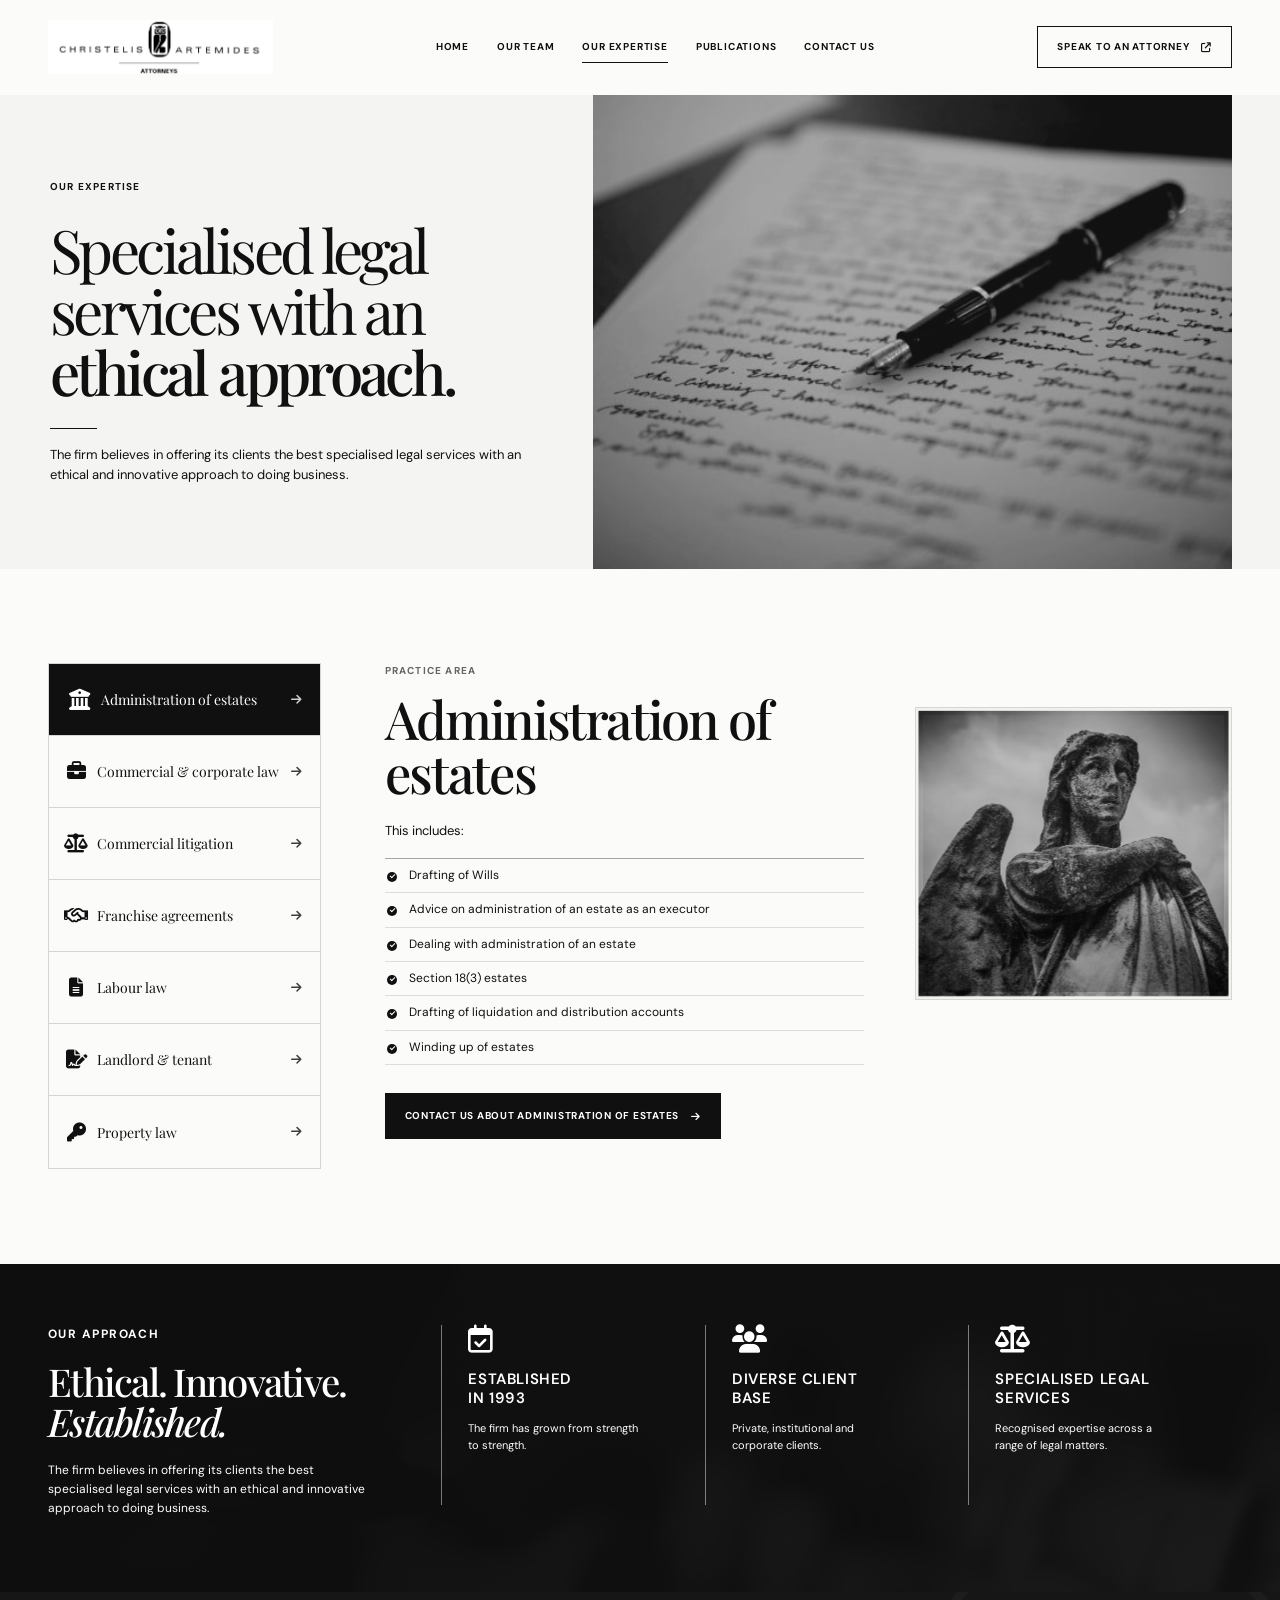
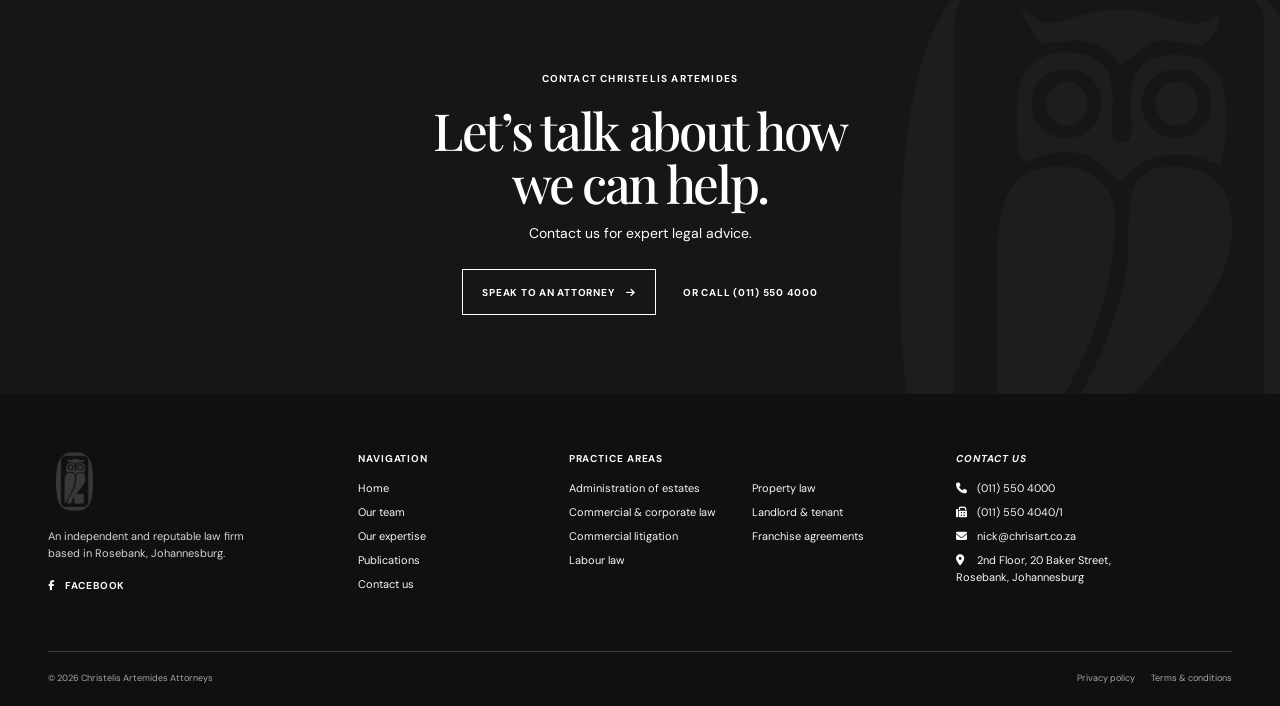
==== our-expertise/index.html @ 6869c17d "Changes made" ====
<!doctype html>
<html lang="en">
  <head>
    <meta charset="UTF-8" />
    <meta name="viewport" content="width=device-width, initial-scale=1.0" />
    <meta name="description" content="Explore the legal services offered by Christelis Artemides Attorneys." />
    <title>Our Expertise | Christelis Artemides Attorneys</title>
    <link rel="preconnect" href="https://fonts.googleapis.com" />
    <link rel="preconnect" href="https://fonts.gstatic.com" crossorigin />
    <link href="https://fonts.googleapis.com/css2?family=DM+Sans:wght@400;500;600;700&family=Playfair+Display:ital,wght@0,500;0,600;0,700;1,500&display=swap" rel="stylesheet" />
    <link rel="stylesheet" href="https://cdnjs.cloudflare.com/ajax/libs/font-awesome/6.7.2/css/all.min.css" referrerpolicy="no-referrer" />
    <link rel="stylesheet" href="../styles.css" />
    <script src="../script.js" defer></script>
  </head>
  <body class="expertise-page">
    <a class="skip-link" href="#main-content">Skip to content</a>
    <header class="site-header" id="top"><div class="header-inner shell"><a class="brand" href="../" aria-label="Christelis Artemides Attorneys home"><span class="brand-logo" role="img" aria-label="Christelis Artemides Attorneys logo"></span></a><nav class="desktop-nav" aria-label="Primary navigation"><a href="../">Home</a><a href="../our-team/">Our team</a><a class="active" href="./">Our expertise</a><a href="../publications/">Publications</a><a href="../contact-us/">Contact us</a></nav><a class="header-cta" href="../contact-us/">Speak to an attorney <i class="fa-solid fa-arrow-up-right-from-square" aria-hidden="true"></i></a><button class="menu-toggle" type="button" aria-expanded="false" aria-controls="mobile-menu" aria-label="Open navigation menu"><span></span><span></span></button></div></header>
    <div class="mobile-menu" id="mobile-menu" aria-hidden="true"><nav aria-label="Mobile navigation"><a href="../">Home</a><a href="../our-team/">Our team</a><a href="./">Our expertise</a><a href="../publications/">Publications</a><a href="../contact-us/">Contact us</a></nav><a class="button button-light" href="../contact-us/">Speak to an attorney <i class="fa-solid fa-arrow-right" aria-hidden="true"></i></a></div>
    <main id="main-content">
      <section class="expertise-hero"><div class="shell expertise-hero-grid"><div class="expertise-hero-copy"><p class="eyebrow">Our expertise</p><div class="expertise-heading-lines" aria-label="Specialised legal services"><span>Specialised legal</span><span>services with an</span><span><em>ethical approach.</em></span></div><div class="team-hero-rule"></div><p>The firm believes in offering its clients the best specialised legal services with an ethical and innovative approach to doing business.</p></div><div class="expertise-hero-visual"><img src="../assets/images/publication-section-129.jpg" alt="Pen writing on a legal document" /></div></div></section>

      <section class="expertise-explorer shell" aria-label="Practice area explorer">
        <div class="expertise-tabs" role="tablist" aria-label="Practice areas">
          <button class="expertise-tab" role="tab" id="tab-administration-of-estates" aria-controls="panel-administration-of-estates" aria-selected="true" tabindex="0" data-expertise-tab="administration-of-estates"><i class="fa-solid fa-building-columns" aria-hidden="true"></i><span>Administration of estates</span><i class="fa-solid fa-arrow-right" aria-hidden="true"></i></button>
          <button class="expertise-tab" role="tab" id="tab-commercial-and-corporate-law" aria-controls="panel-commercial-and-corporate-law" aria-selected="false" tabindex="-1" data-expertise-tab="commercial-and-corporate-law"><i class="fa-solid fa-briefcase" aria-hidden="true"></i><span>Commercial &amp; corporate law</span><i class="fa-solid fa-arrow-right" aria-hidden="true"></i></button>
          <button class="expertise-tab" role="tab" id="tab-commercial-litigation" aria-controls="panel-commercial-litigation" aria-selected="false" tabindex="-1" data-expertise-tab="commercial-litigation"><i class="fa-solid fa-scale-balanced" aria-hidden="true"></i><span>Commercial litigation</span><i class="fa-solid fa-arrow-right" aria-hidden="true"></i></button>
          <button class="expertise-tab" role="tab" id="tab-franchise-agreements" aria-controls="panel-franchise-agreements" aria-selected="false" tabindex="-1" data-expertise-tab="franchise-agreements"><i class="fa-regular fa-handshake" aria-hidden="true"></i><span>Franchise agreements</span><i class="fa-solid fa-arrow-right" aria-hidden="true"></i></button>
          <button class="expertise-tab" role="tab" id="tab-labour-law" aria-controls="panel-labour-law" aria-selected="false" tabindex="-1" data-expertise-tab="labour-law"><i class="fa-solid fa-file-lines" aria-hidden="true"></i><span>Labour law</span><i class="fa-solid fa-arrow-right" aria-hidden="true"></i></button>
          <button class="expertise-tab" role="tab" id="tab-landlord-and-tenant" aria-controls="panel-landlord-and-tenant" aria-selected="false" tabindex="-1" data-expertise-tab="landlord-and-tenant"><i class="fa-solid fa-file-signature" aria-hidden="true"></i><span>Landlord &amp; tenant</span><i class="fa-solid fa-arrow-right" aria-hidden="true"></i></button>
          <button class="expertise-tab" role="tab" id="tab-property-law" aria-controls="panel-property-law" aria-selected="false" tabindex="-1" data-expertise-tab="property-law"><i class="fa-solid fa-key" aria-hidden="true"></i><span>Property law</span><i class="fa-solid fa-arrow-right" aria-hidden="true"></i></button>
        </div>
        <div class="expertise-panels">
          <article class="expertise-panel" role="tabpanel" id="panel-administration-of-estates" aria-labelledby="tab-administration-of-estates" data-expertise-panel="administration-of-estates"><div class="expertise-panel-content"><p class="eyebrow">Practice area</p><h1>Administration of estates</h1><p class="practice-intro">This includes:</p><ul class="service-list"><li>Drafting of Wills</li><li>Advice on administration of an estate as an executor</li><li>Dealing with administration of an estate</li><li>Section 18(3) estates</li><li>Drafting of liquidation and distribution accounts</li><li>Winding up of estates</li></ul><a class="button button-dark practice-cta" href="https://chrisart.co.za/contact-us/">Contact us about administration of estates <i class="fa-solid fa-arrow-right" aria-hidden="true"></i></a></div><div class="expertise-panel-image"><img src="../assets/images/expertise-estates.jpeg" alt="Administration of estates" /></div></article>
          <article class="expertise-panel" role="tabpanel" id="panel-commercial-and-corporate-law" aria-labelledby="tab-commercial-and-corporate-law" data-expertise-panel="commercial-and-corporate-law"><div class="expertise-panel-content"><p class="eyebrow">Practice area</p><h1>Commercial and corporate law</h1><p class="practice-intro">We pride ourselves in our expertise and passion for the areas of commercial law, business transactions and various corporate opportunities.</p><p class="service-label">Our areas of expertise include:</p><ul class="service-list"><li>Formation of companies within the Republic of South Africa</li><li>The acquisition and sale of companies and close corporations within the Republic of South Africa</li><li>Corporate management advice</li><li>Shareholder and Joint Venture Agreements</li><li>Association Agreements</li><li>Partnership Agreements</li><li>Company mergers and acquisitions</li><li>Liquidation and insolvency advice</li><li>Corporate compliance</li><li>Trust formation and servicing</li><li>Intellectual Property protection</li><li>Distribution and Agency Agreements</li><li>Franchise Agreements</li><li>Service Level Agreements</li><li>Lease Agreements</li><li>Sale of Business</li><li>Publishing Agreements</li><li>Management Agreements</li><li>Licence Agreements</li></ul><a class="button button-dark practice-cta" href="https://chrisart.co.za/contact-us/">Contact us about commercial and corporate law <i class="fa-solid fa-arrow-right" aria-hidden="true"></i></a></div><div class="expertise-panel-image"><img src="../assets/images/expertise-commercial-corporate.jpg" alt="Commercial and corporate law" /></div></article>
          <article class="expertise-panel" role="tabpanel" id="panel-commercial-litigation" aria-labelledby="tab-commercial-litigation" data-expertise-panel="commercial-litigation"><div class="expertise-panel-content"><p class="eyebrow">Practice area</p><h1>Commercial litigation</h1><p class="practice-intro">Our firm prides itself in assisting and obtaining the ultimate outcome for each and every litigious matter brought before it.</p><p>Our practitioners provide a personal service to each client.</p><p>Our panel of advocates have been hand-picked to deal with various issues of specialisation within our law.</p><p>Whatever the dispute in which you find yourself, our firm shall evaluate each individual matter, and provide you with the appropriate legal advice on the legal and a cost effective solution.</p><a class="button button-dark practice-cta" href="https://chrisart.co.za/contact-us/">Contact us about commercial litigation <i class="fa-solid fa-arrow-right" aria-hidden="true"></i></a></div><div class="expertise-panel-image"><img src="../assets/images/expertise-litigation.jpg" alt="Commercial litigation" /></div></article>
          <article class="expertise-panel" role="tabpanel" id="panel-franchise-agreements" aria-labelledby="tab-franchise-agreements" data-expertise-panel="franchise-agreements"><div class="expertise-panel-content"><p class="eyebrow">Practice area</p><h1>Franchise agreements</h1><p class="practice-intro">This includes:</p><ul class="service-list"><li>Drafting and reviewing of franchise agreements</li><li>Enforcing of franchise agreements</li><li>Registering of trademarks</li><li>Drafting disclosure documents</li></ul><a class="button button-dark practice-cta" href="https://chrisart.co.za/contact-us/">Contact us about franchise agreements <i class="fa-solid fa-arrow-right" aria-hidden="true"></i></a></div><div class="expertise-panel-image"><img src="../assets/images/expertise-franchise.jpg" alt="Franchise agreements" /></div></article>
          <article class="expertise-panel" role="tabpanel" id="panel-labour-law" aria-labelledby="tab-labour-law" data-expertise-panel="labour-law"><div class="expertise-panel-content"><p class="eyebrow">Practice area</p><h1>Labour law</h1><p class="practice-intro">With an ever changing growing environment within the workplace, our firm shall assist you to alleviate any unnecessary pressures placed on you within the areas of labour law.</p><p class="service-label">The services provided by our firm, includes:</p><ul class="service-list"><li>The drafting of any labour related agreements</li><li>Company policy</li><li>The chairing of disciplinary hearings</li><li>CCMA arbitrations, conciliation proceedings, hearings, labour court applications and trials, Trade Union representation and the like</li></ul><a class="button button-dark practice-cta" href="https://chrisart.co.za/contact-us/">Contact us about labour law <i class="fa-solid fa-arrow-right" aria-hidden="true"></i></a></div><div class="expertise-panel-image"><img src="../assets/images/expertise-labour.jpg" alt="Labour law" /></div></article>
          <article class="expertise-panel" role="tabpanel" id="panel-landlord-and-tenant" aria-labelledby="tab-landlord-and-tenant" data-expertise-panel="landlord-and-tenant"><div class="expertise-panel-content"><p class="eyebrow">Practice area</p><h1>Landlord and tenant</h1><p class="practice-intro">This includes:</p><ul class="service-list"><li>Drafting of lease agreements</li><li>Advise on the Consumer Protection Act</li><li>Enforcing lease agreements</li><li>Advising landlords and tenants on their rights</li></ul><a class="button button-dark practice-cta" href="https://chrisart.co.za/contact-us/">Contact us about landlord and tenant <i class="fa-solid fa-arrow-right" aria-hidden="true"></i></a></div><div class="expertise-panel-image"><img src="../assets/images/expertise-tenant.jpeg" alt="Landlord and tenant" /></div></article>
          <article class="expertise-panel" role="tabpanel" id="panel-property-law" aria-labelledby="tab-property-law" data-expertise-panel="property-law"><div class="expertise-panel-content"><p class="eyebrow">Practice area</p><h1>Property law</h1><p class="practice-intro">Our firm specialises in all aspects of property law</p><p class="service-label">These include:</p><ul class="service-list"><li>Acquisitions and disposals of land and property</li><li>Drafting of residential and commercial lease agreements</li><li>Drafting of sale agreements (movable and immovable property)</li><li>Eviction of unlawful occupiers</li><li>Possession, holdership and entitlement disputes</li><li>Enrichment disputes</li></ul><a class="button button-dark practice-cta" href="https://chrisart.co.za/contact-us/">Contact us about property law <i class="fa-solid fa-arrow-right" aria-hidden="true"></i></a></div><div class="expertise-panel-image"><img src="../assets/images/expertise-property.jpg" alt="Property law" /></div></article>
        </div>
      </section>

      <section class="trust-section expertise-trust"><div class="trust-background" aria-hidden="true"><img class="parallax-image" src="../assets/images/expertise.jpeg" alt="" /></div><div class="trust-content shell"><div class="trust-intro reveal"><p class="eyebrow">Our approach</p><h2>Ethical. Innovative.<br /><em>Established.</em></h2><p>The firm believes in offering its clients the best specialised legal services with an ethical and innovative approach to doing business.</p></div><div class="trust-points"><article class="trust-point reveal"><i class="fa-regular fa-calendar-check" aria-hidden="true"></i><h3>Established<br />in 1993</h3><p>The firm has grown from strength to strength.</p></article><article class="trust-point reveal"><i class="fa-solid fa-users" aria-hidden="true"></i><h3>Diverse client<br />base</h3><p>Private, institutional and corporate clients.</p></article><article class="trust-point reveal"><i class="fa-solid fa-scale-balanced" aria-hidden="true"></i><h3>Specialised legal<br />services</h3><p>Recognised expertise across a range of legal matters.</p></article></div></div></section>
      <section class="contact-cta"><img class="contact-owl" src="../assets/images/owl-watermark.png" alt="" aria-hidden="true" /><div class="shell contact-cta-inner reveal"><p class="eyebrow">Contact Christelis Artemides</p><h2>Let’s talk about how<br />we can help.</h2><p>Contact us for expert legal advice.</p><div class="contact-actions"><a class="button button-light" href="https://chrisart.co.za/contact-us/">Speak to an attorney <i class="fa-solid fa-arrow-right" aria-hidden="true"></i></a><a class="phone-link" href="tel:+27115504000">Or call (011) 550 4000</a></div></div></section>
    </main>
    <footer class="site-footer"><div class="footer-main shell"><div class="footer-brand"><div class="footer-owl" aria-hidden="true"></div><p>An independent and reputable law firm based in Rosebank, Johannesburg.</p><a href="https://www.facebook.com/christelisartemides/" aria-label="Christelis Artemides on Facebook"><i class="fa-brands fa-facebook-f" aria-hidden="true"></i> Facebook</a></div><div><h2>Navigation</h2><ul><li><a href="../">Home</a></li><li><a href="../our-team/">Our team</a></li><li><a href="./">Our expertise</a></li><li><a href="../publications/">Publications</a></li><li><a href="https://chrisart.co.za/contact-us/">Contact us</a></li></ul></div><div><h2>Practice areas</h2><ul class="two-column"><li><a href="#administration-of-estates">Administration of estates</a></li><li><a href="#commercial-and-corporate-law">Commercial &amp; corporate law</a></li><li><a href="#commercial-litigation">Commercial litigation</a></li><li><a href="#labour-law">Labour law</a></li><li><a href="#property-law">Property law</a></li><li><a href="#landlord-and-tenant">Landlord &amp; tenant</a></li><li><a href="#franchise-agreements">Franchise agreements</a></li></ul></div><address><h2>Contact us</h2><a href="tel:+27115504000"><i class="fa-solid fa-phone" aria-hidden="true"></i> (011) 550 4000</a><span><i class="fa-solid fa-fax" aria-hidden="true"></i> (011) 550 4040/1</span><a href="mailto:nick@chrisart.co.za"><i class="fa-solid fa-envelope" aria-hidden="true"></i> nick@chrisart.co.za</a><a href="https://www.google.co.za/maps/place/20+Baker+St,+Rosebank,+Johannesburg,+2196/@-26.147911,28.0395063,17z/data=!3m1!4b1!4m5!3m4!1s0x1e950c8cd4042e7d:0xd41226a99b47618f!8m2!3d-26.147911!4d28.041695?hl=en"><i class="fa-solid fa-location-dot" aria-hidden="true"></i> 2nd Floor, 20 Baker Street,<br />Rosebank, Johannesburg</a></address></div><div class="footer-bottom shell"><span>© <span id="current-year"></span> Christelis Artemides Attorneys</span><span><a href="https://chrisart.co.za/">Privacy policy</a><a href="https://chrisart.co.za/">Terms &amp; conditions</a></span></div></footer>
  </body>
</html>
---- styles.css ----
:root { --ink:#101010; --muted:#646464; --soft:#f3f3f1; --line:#d5d5d1; --paper:#fbfbfa; --white:#fff; --serif:"Playfair Display", Georgia, serif; --sans:"DM Sans", Arial, sans-serif; }
* { box-sizing:border-box; }
html { scroll-behavior:smooth; }
body { margin:0; color:var(--ink); background:var(--paper); font-family:var(--sans); font-size:15px; line-height:1.55; }
a { color:inherit; text-decoration:none; }
img { display:block; max-width:100%; }
.shell { width:min(100% - 96px, 1440px); margin:0 auto; }
.skip-link { position:fixed; z-index:1000; left:16px; top:-60px; padding:10px 15px; background:var(--ink); color:#fff; transition:top .2s; }
.skip-link:focus { top:16px; }
.site-header { position:sticky; top:0; z-index:50; background:rgba(251,251,250,.94); border-bottom:1px solid transparent; backdrop-filter:blur(8px); transition:background .3s,border-color .3s,box-shadow .3s; }
.site-header.scrolled { border-color:var(--line); box-shadow:0 5px 22px rgba(0,0,0,.04); }
.header-inner { height:94px; display:flex; align-items:center; justify-content:space-between; gap:28px; }
.brand { flex:0 0 225px; height:54px; overflow:hidden; }
.brand-logo { display:block; height:100%; width:100%; background:url("assets/images/firm-logo.jpeg") center/220% auto no-repeat; }
.desktop-nav { display:flex; align-items:center; justify-content:center; gap:28px; flex:1; }
.desktop-nav a { position:relative; font-size:10px; font-weight:700; text-transform:uppercase; letter-spacing:.08em; white-space:nowrap; padding:8px 0; }
.desktop-nav a::after { content:""; position:absolute; height:1px; width:0; background:var(--ink); left:0; bottom:0; transition:width .25s; }
.desktop-nav a:hover::after,.desktop-nav a.active::after { width:100%; }
.header-cta,.button { display:inline-flex; gap:12px; align-items:center; justify-content:center; font-size:10px; font-weight:700; text-transform:uppercase; letter-spacing:.075em; min-height:46px; padding:0 19px; border:1px solid var(--ink); transition:background .25s,color .25s,transform .25s; }
.header-cta { min-height:42px; white-space:nowrap; }
.header-cta:hover,.button-dark:hover { background:#fff; color:var(--ink); }
.header-cta i,.button i { transition:transform .25s; }
.header-cta:hover i,.button:hover i,.text-link:hover i { transform:translateX(4px); }
.menu-toggle { display:none; border:0; background:none; padding:8px 0 8px 8px; width:38px; }
.menu-toggle span { height:1px; display:block; margin:6px 0; background:var(--ink); transition:transform .25s; }
.mobile-menu { position:fixed; z-index:45; inset:0; padding:142px 32px 40px; background:var(--ink); color:#fff; display:flex; flex-direction:column; justify-content:space-between; transform:translateX(100%); transition:transform .45s cubic-bezier(.77,0,.18,1); }
.mobile-menu.open { transform:translateX(0); }
.mobile-menu nav { display:grid; }
.mobile-menu nav a { font-family:var(--serif); font-size:clamp(30px,8vw,48px); border-bottom:1px solid #444; padding:13px 0; }
.button-light { color:#fff; border-color:#fff; }
.button-light:hover { background:#fff; color:var(--ink); }
.eyebrow { margin:0 0 18px; text-transform:uppercase; letter-spacing:.12em; font-size:10px; font-weight:700; }
h1,h2,h3,p { margin-top:0; }
h1,h2,h3 { font-family:var(--serif); font-weight:500; line-height:1.04; letter-spacing:-.045em; }
em { font-weight:500; }
.hero { min-height:620px; display:grid; grid-template-columns:minmax(315px,43%) 1fr; align-items:center; gap:5vw; padding-top:52px; padding-bottom:54px; overflow:hidden; }
.hero-copy { padding-left:2px; max-width:550px; }
.hero h1 { font-size:clamp(50px,5vw,83px); margin-bottom:25px; }
.hero h1 em { font-style:normal; }
.hero-lead { max-width:375px; font-size:17px; line-height:1.45; margin-bottom:17px; }
.rule { width:47px; height:1px; background:var(--ink); margin:17px 0; }
.hero-detail { max-width:400px; font-size:13px; line-height:1.55; }
.hero-actions { display:flex; align-items:center; gap:24px; margin-top:28px; flex-wrap:wrap; }
.button-dark { color:#fff; background:var(--ink); }
.text-link { display:inline-flex; align-items:center; gap:13px; font-size:10px; font-weight:700; letter-spacing:.075em; text-transform:uppercase; }
.text-link i { transition:transform .25s; }
.hero-visual { min-width:0; }
.hero-image-wrap { height:500px; position:relative; overflow:hidden; background:#202020; }
.hero-image { height:100%; width:100%; max-width:none; object-fit:cover; object-position:center; filter:grayscale(1) contrast(.9) brightness(1.03); transform:scale(1.05); }
.section { padding:106px 0; }
.section-heading { text-align:center; max-width:650px; margin:0 auto 54px; }
.section-heading h2 { font-size:clamp(32px,3.1vw,48px); margin:0; }
.practice-grid { display:grid; grid-template-columns:repeat(8,1fr); border-top:1px solid var(--line); border-bottom:1px solid var(--line); }
.practice-card { display:flex; min-height:174px; padding:24px 15px 16px; flex-direction:column; align-items:center; text-align:center; border-right:1px solid var(--line); transition:background .25s,color .25s; }
.practice-card:last-child { border:0; }
.practice-card > i { font-size:25px; height:38px; }
.practice-card span { text-transform:uppercase; font-size:9px; letter-spacing:.04em; font-weight:700; line-height:1.5; }
.practice-card b { font-size:13px; margin-top:auto; font-weight:400; }
.practice-card:hover { background:var(--ink); color:#fff; }
.section-action { text-align:center; margin-top:30px; }
.trust-section { position:relative; overflow:hidden; color:#fff; background:var(--ink); }
.trust-background { position:absolute; inset:0; opacity:.17; }
.trust-background::after { content:""; position:absolute; inset:0; background:linear-gradient(90deg,#080808 6%,rgba(8,8,8,.82) 44%,rgba(8,8,8,.65)); }
.trust-background img { height:125%; width:100%; max-width:none; object-fit:cover; filter:grayscale(1); }
.trust-content { position:relative; display:grid; grid-template-columns:29% 1fr; gap:50px; padding-top:72px; padding-bottom:72px; }
.trust-intro h2 { font-size:clamp(32px,3vw,45px); margin-bottom:19px; }
.trust-intro p { font-size:12px; line-height:1.6; max-width:320px; }
.text-link-light { color:#fff; margin-top:13px; }
.trust-points { display:grid; grid-template-columns:repeat(3,1fr); align-items:start; }
.trust-point { min-height:180px; padding:0 26px; border-left:1px solid rgba(255,255,255,.45); }
.trust-point i { font-size:28px; margin-bottom:17px; }
.trust-point h3 { font-family:var(--sans); margin:0 0 12px; font-size:15px; text-transform:uppercase; line-height:1.25; letter-spacing:.04em; font-weight:600; }
.trust-point p { margin:0; max-width:170px; font-size:11px; line-height:1.55; }
.team-publications { display:grid; grid-template-columns:1.04fr 1fr; gap:58px; padding-top:98px; padding-bottom:98px; }
.team-publications .section-heading { text-align:left; margin:0 0 37px; }
.team-publications .section-heading h2 { font-size:clamp(29px,2.6vw,42px); }
.team-preview { padding-right:58px; border-right:1px solid var(--line); }
.team-grid { display:grid; grid-template-columns:repeat(3,1fr); gap:8px; }
.team-card { min-width:0; }
.image-frame { display:block; overflow:hidden; aspect-ratio:.73; background:#ddd; }
.image-frame img { height:100%; width:100%; object-fit:cover; filter:grayscale(1); transition:transform .5s; }
.team-card:hover img { transform:scale(1.06); }
.card-meta { display:grid; grid-template-columns:1fr auto; gap:3px 8px; padding:13px 1px 0; }
.card-meta strong { text-transform:uppercase; letter-spacing:.04em; font-size:10px; }
.card-meta small { font-size:9px; color:var(--muted); line-height:1.35; }
.card-meta i { grid-column:2; grid-row:1 / 3; align-self:center; font-size:12px; transition:transform .25s; }
.team-card:hover .card-meta i { transform:translateX(4px); }
.all-link { margin-top:33px; }
.publication-list { border-top:1px solid var(--line); }
.publication-card { display:grid; grid-template-columns:30px 1fr 18px; gap:12px; align-items:start; padding:19px 0 20px; border-bottom:1px solid var(--line); transition:padding .25s; }
.publication-card:hover { padding-left:7px; }
.publication-number { color:#9e9e9e; font-family:var(--serif); font-size:19px; }
.publication-card small { color:var(--muted); text-transform:uppercase; font-size:9px; letter-spacing:.065em; }
.publication-card h3 { font-size:19px; line-height:1.2; margin:8px 0 0; letter-spacing:-.025em; }
.publication-card > i { font-size:11px; margin-top:12px; }
.publication-preview-copy { display:grid; grid-template-columns:88px minmax(0,1fr); gap:14px; align-items:center; }
.publication-preview-image { width:88px; height:68px; object-fit:cover; filter:grayscale(1); transition:transform .45s; }
.publication-card:hover .publication-preview-image { transform:scale(1.05); }
.contact-cta { position:relative; overflow:hidden; background:#161616; color:#fff; padding:79px 0; }
.contact-owl { position:absolute; width:490px; max-width:50%; right:-74px; top:-98px; opacity:.16; filter:invert(1) grayscale(1) brightness(1.8); mix-blend-mode:screen; pointer-events:none; }
.contact-cta-inner { position:relative; text-align:center; }
.contact-cta h2 { font-size:clamp(38px,4vw,59px); margin-bottom:12px; }
.contact-cta p:not(.eyebrow) { font-size:14px; }
.contact-actions { margin-top:25px; display:flex; justify-content:center; align-items:center; gap:27px; }
.phone-link { text-transform:uppercase; letter-spacing:.075em; font-size:10px; font-weight:700; }
.site-footer { color:#f7f7f7; background:#101010; }
.footer-main { display:grid; grid-template-columns:1.2fr .75fr 1.55fr 1.25fr; gap:45px; padding:57px 0 51px; }
.footer-main h2 { margin:3px 0 15px; font-family:var(--sans); font-size:10px; text-transform:uppercase; letter-spacing:.09em; font-weight:700; }
.footer-main ul { list-style:none; padding:0; margin:0; }
.footer-main li,.footer-main address > a,.footer-main address > span { display:block; margin:0 0 7px; font-size:11px; font-style:normal; }
.footer-main li a:hover,.footer-main address a:hover,.footer-bottom a:hover,.footer-brand a:hover { text-decoration:underline; }
.two-column { columns:2; column-gap:25px; }
.two-column li { break-inside:avoid; }
.footer-brand { padding-right:20px; }
.footer-owl { width:53px; height:60px; margin-bottom:17px; background:url("assets/images/owl-watermark.png") center/43px auto no-repeat; filter:invert(1) grayscale(1) brightness(1.8); mix-blend-mode:screen; opacity:.9; }
.footer-brand p { max-width:205px; color:#d3d3d3; font-size:11px; }
.footer-brand a { display:inline-flex; gap:10px; align-items:center; text-transform:uppercase; letter-spacing:.08em; font-size:10px; font-weight:700; }
address i { display:inline-block; width:18px; }
.footer-bottom { min-height:55px; padding:16px 0; border-top:1px solid #3b3b3b; display:flex; align-items:center; justify-content:space-between; color:#a8a8a8; font-size:9px; }
.footer-bottom > span:last-child { display:flex; gap:16px; }
.reveal { opacity:0; transform:translateY(20px); transition:opacity .7s ease,transform .7s ease; }
.reveal.is-visible { opacity:1; transform:none; }
.hero-reveal { opacity:0; transform:translateY(22px); animation:hero-in .8s .12s forwards cubic-bezier(.2,.75,.25,1); }
.hero-visual { animation-delay:.3s; }
@keyframes hero-in { to { opacity:1; transform:none; } }
@media (max-width:1120px) { .shell { width:min(100% - 56px, 1440px); } .desktop-nav { gap:18px; } .brand { flex-basis:190px; } .header-cta { padding:0 12px; font-size:9px; } .practice-grid { grid-template-columns:repeat(4,1fr); } .practice-card:nth-child(4) { border-right:0; } .practice-card:nth-child(-n+4) { border-bottom:1px solid var(--line); } .trust-content { grid-template-columns:34% 1fr; } .trust-point { padding:0 16px; } }
@media (max-width:820px) { .shell { width:min(100% - 40px, 1440px); } .header-inner { height:74px; } .brand { flex:0 0 184px; height:46px; } .desktop-nav,.header-cta { display:none; } .menu-toggle { display:block; } .menu-toggle[aria-expanded="true"] span:first-child { transform:translateY(3.5px) rotate(45deg); } .menu-toggle[aria-expanded="true"] span:last-child { transform:translateY(-3.5px) rotate(-45deg); } .hero { min-height:auto; grid-template-columns:1fr; padding-top:62px; gap:40px; } .hero-copy { max-width:580px; } .hero h1 { font-size:clamp(48px,10vw,75px); } .hero-visual { width:100%; } .hero-image-wrap { height:370px; } .section { padding:76px 0; } .trust-content { grid-template-columns:1fr; gap:42px; padding-top:62px; padding-bottom:58px; } .trust-points { grid-template-columns:repeat(3,1fr); } .team-publications { grid-template-columns:1fr; gap:68px; padding-top:75px; padding-bottom:76px; } .team-preview { padding-right:0; border-right:0; } .footer-main { grid-template-columns:1.2fr 1fr; gap:40px 58px; } }
@media (max-width:560px) { .shell { width:min(100% - 32px, 1440px); } .brand { flex-basis:165px; height:42px; } .hero { padding-top:48px; padding-bottom:38px; } .hero-lead { font-size:16px; } .hero-actions,.contact-actions { align-items:stretch; flex-direction:column; gap:15px; } .hero-actions .text-link { justify-content:center; } .button { min-height:49px; } .hero-image-wrap { height:280px; } .section-heading { text-align:left; margin-bottom:33px; } .practice-grid { grid-template-columns:repeat(2,1fr); } .practice-card { min-height:148px; border-bottom:1px solid var(--line); } .practice-card:nth-child(2n) { border-right:0; } .practice-card:nth-last-child(-n+2) { border-bottom:0; } .section-action { text-align:left; } .trust-points { grid-template-columns:1fr; gap:26px; } .trust-point { min-height:0; padding:0 0 0 18px; } .team-grid { grid-template-columns:1fr; gap:26px; } .image-frame { aspect-ratio:1.15; } .card-meta small { max-width:90%; } .team-publications .section-heading { margin-bottom:27px; } .contact-cta { padding:62px 0; } .phone-link { text-align:center; } .footer-main { grid-template-columns:1fr; gap:31px; padding:45px 0 38px; } .footer-brand { padding:0; } .footer-bottom { align-items:flex-start; flex-direction:column; gap:9px; } .two-column { columns:1; } }
@media (prefers-reduced-motion:reduce) { html { scroll-behavior:auto; } *,*::before,*::after { animation-duration:.01ms !important; animation-iteration-count:1 !important; transition-duration:.01ms !important; } .reveal,.hero-reveal { opacity:1; transform:none; } }

/* Our team */
.team-hero { min-height:520px; position:relative; overflow:hidden; display:flex; align-items:center; background:#f6f6f4; }
.team-hero-inner { position:relative; z-index:1; padding:80px 0 74px; }
.team-hero .eyebrow { margin-bottom:22px; }
.team-heading-lines { display:grid; max-width:655px; font-family:var(--serif); font-size:clamp(51px,6vw,88px); font-weight:500; line-height:1.02; letter-spacing:-.06em; }
.team-heading-lines span { opacity:0; transform:translateY(25px); animation:team-heading-in .72s forwards cubic-bezier(.2,.75,.25,1); }
.team-heading-lines span:nth-child(2) { animation-delay:.12s; }
.team-heading-lines span:nth-child(3) { animation-delay:.24s; }
.team-heading-lines em { font-style:normal; }
.team-hero-rule { width:47px; height:1px; background:var(--ink); margin:25px 0 16px; }
.team-hero p:not(.eyebrow) { width:min(100%,470px); margin-bottom:0; font-size:13px; }
.team-hero-owl { position:absolute; width:min(58vw,850px); right:-125px; top:-155px; opacity:.6; filter:grayscale(1); mix-blend-mode:multiply; pointer-events:none; }
@keyframes team-heading-in { to { opacity:1; transform:none; } }
.team-directory { padding:104px 0 74px; }
.attorney-row { display:grid; grid-template-columns:minmax(300px,.79fr) minmax(0,1.21fr); gap:clamp(46px,8vw,148px); align-items:center; padding:0 0 69px; margin:0 0 69px; border-bottom:1px solid var(--line); }
.attorney-row-reverse { grid-template-columns:minmax(0,1.21fr) minmax(300px,.79fr); }
.attorney-row-reverse .attorney-portrait { order:2; }
.attorney-row-reverse .attorney-details { order:1; }
.attorney-portrait { overflow:hidden; background:#e4e4e2; aspect-ratio:.84; }
.attorney-portrait img { height:100%; width:100%; object-fit:cover; filter:grayscale(1); transition:transform .6s cubic-bezier(.2,.75,.25,1); }
.attorney-portrait:hover img { transform:scale(1.045); }
.attorney-details { max-width:680px; }
.attorney-details .eyebrow { margin-bottom:11px; color:var(--muted); }
.attorney-details h1 { font-size:clamp(39px,4vw,61px); margin:0 0 14px; }
.qualification { max-width:570px; font-size:10px; font-weight:700; letter-spacing:.05em; line-height:1.5; text-transform:uppercase; }
.attorney-details .rule { margin:18px 0 24px; }
.attorney-details > p:not(.eyebrow):not(.qualification) { margin-bottom:15px; font-size:13px; line-height:1.72; }
.email-link { display:inline-flex; align-items:center; gap:10px; margin-top:8px; font-size:11px; font-weight:700; letter-spacing:.04em; border-bottom:1px solid var(--ink); padding-bottom:4px; }
.email-link i { font-size:13px; }
.team-contact-cta { padding:57px 0; }
.team-contact-inner { position:relative; display:grid; grid-template-columns:1.1fr 1fr auto; gap:45px; align-items:center; }
.team-contact-inner .eyebrow { margin-bottom:15px; }
.team-contact-inner h2 { margin:0; font-size:clamp(30px,3.1vw,46px); }
.team-contact-inner h2 em { font-style:normal; }
.team-contact-details { display:flex; gap:38px; padding-left:42px; border-left:1px solid rgba(255,255,255,.4); }
.team-contact-details a { display:flex; align-items:center; gap:13px; font-size:11px; }
.team-contact-details i { display:grid; place-items:center; width:44px; height:44px; border:1px solid rgba(255,255,255,.8); border-radius:50%; font-size:17px; }
.team-contact-details span { color:#d3d3d3; font-size:9px; text-transform:uppercase; letter-spacing:.07em; }
.team-contact-details strong { display:block; color:#fff; font-size:12px; letter-spacing:0; text-transform:none; margin-top:2px; }
@media (max-width:950px) { .team-hero { min-height:460px; } .attorney-row,.attorney-row-reverse { grid-template-columns:minmax(235px,.76fr) minmax(0,1.24fr); gap:45px; } .attorney-row-reverse .attorney-portrait { order:0; } .attorney-row-reverse .attorney-details { order:0; } .team-contact-inner { grid-template-columns:1fr; gap:27px; } .team-contact-details { padding:24px 0 0; border-left:0; border-top:1px solid rgba(255,255,255,.4); } .team-contact-inner .button { justify-self:start; } }
@media (max-width:620px) { .team-hero { min-height:440px; } .team-hero-inner { padding:60px 0; } .team-heading-lines { font-size:clamp(48px,14vw,68px); } .team-hero-owl { width:590px; max-width:none; right:-275px; top:-85px; } .team-directory { padding:63px 0 26px; } .attorney-row,.attorney-row-reverse { display:flex; flex-direction:column; gap:30px; align-items:stretch; padding-bottom:53px; margin-bottom:53px; } .attorney-row-reverse .attorney-portrait { order:0; } .attorney-row-reverse .attorney-details { order:0; } .attorney-portrait { aspect-ratio:1.08; } .attorney-details h1 { font-size:43px; } .attorney-details > p:not(.eyebrow):not(.qualification) { font-size:12px; } .team-contact-cta { padding:50px 0; } .team-contact-details { flex-direction:column; gap:17px; } .team-contact-inner .button { width:100%; } }
@media (prefers-reduced-motion:reduce) { .team-heading-lines span { opacity:1; transform:none; } }

/* Our expertise */
.expertise-hero { overflow:hidden; background:#f4f4f2; }
.expertise-hero-grid { min-height:474px; display:grid; grid-template-columns:minmax(330px,.92fr) 1.08fr; align-items:stretch; }
.expertise-hero-copy { position:relative; z-index:1; align-self:center; padding:72px 5vw 72px 2px; }
.expertise-hero-copy .eyebrow { margin-bottom:24px; }
.expertise-heading-lines { display:grid; font-family:var(--serif); font-size:clamp(45px,4.7vw,71px); line-height:1.02; letter-spacing:-.06em; }
.expertise-heading-lines span { opacity:0; transform:translateY(25px); animation:team-heading-in .72s forwards cubic-bezier(.2,.75,.25,1); }
.expertise-heading-lines span:nth-child(2) { animation-delay:.12s; }
.expertise-heading-lines span:nth-child(3) { animation-delay:.24s; }
.expertise-heading-lines em { font-style:normal; }
.expertise-hero-copy p:not(.eyebrow) { max-width:475px; margin:0; font-size:13px; }
.expertise-hero-visual { position:relative; overflow:hidden; min-height:390px; background:#1e1e1e; }
.expertise-hero-visual::after { content:""; position:absolute; inset:0; background:rgba(0,0,0,.12); }
.expertise-hero-visual > img:first-child { width:100%; height:100%; max-width:none; object-fit:cover; object-position:center; filter:grayscale(1) contrast(.85); transform:scale(1.05); animation:expertise-mask-in 1.05s cubic-bezier(.2,.75,.25,1) both; }
@keyframes expertise-mask-in { from { clip-path:inset(0 100% 0 0); } to { clip-path:inset(0); } }
.expertise-explorer { display:grid; grid-template-columns:minmax(220px,.56fr) minmax(0,1.74fr); gap:clamp(35px,5vw,76px); align-items:start; padding-top:94px; padding-bottom:95px; }
.expertise-tabs { border:1px solid var(--line); }
.expertise-tab { width:100%; min-height:72px; padding:14px 15px; display:grid; grid-template-columns:24px 1fr 14px; gap:9px; align-items:center; color:var(--ink); border:0; border-bottom:1px solid var(--line); background:transparent; text-align:left; font-family:var(--serif); font-size:14px; cursor:pointer; transition:background .28s,color .28s,padding .28s; }
.expertise-tab:last-child { border-bottom:0; }
.expertise-tab > i:first-child { font-family:"Font Awesome 6 Free"; font-size:19px; text-align:center; transition:transform .28s; }
.expertise-tab > i:last-child { font-size:12px; opacity:.8; transition:transform .28s; }
.expertise-tab[aria-selected="true"] { padding-left:19px; color:#fff; background:var(--ink); }
.expertise-tab[aria-selected="true"] > i:first-child { transform:scale(1.12); }
.expertise-tab:hover:not([aria-selected="true"]) { background:#ececea; }
.expertise-tab:focus-visible { position:relative; z-index:1; outline:2px solid #005fcc; outline-offset:-3px; }
.expertise-panel { display:grid; grid-template-columns:minmax(0,1fr) minmax(300px,.66fr); gap:clamp(30px,4vw,68px); min-height:480px; align-items:start; }
.tabs-ready .expertise-panel[hidden] { display:none; }
.expertise-panel.is-entering { animation:panel-in .48s ease both; }
@keyframes panel-in { from { opacity:0; transform:translateY(15px); } to { opacity:1; transform:none; } }
.expertise-panel-content h1 { font-size:clamp(38px,4.1vw,62px); margin:0 0 20px; }
.expertise-panel-content .eyebrow { margin-bottom:12px; color:var(--muted); }
.practice-intro,.expertise-panel-content > p:not(.eyebrow):not(.service-label) { font-size:13px; line-height:1.7; margin:0 0 16px; }
.service-label { margin:25px 0 13px; font-size:10px; font-weight:700; letter-spacing:.11em; text-transform:uppercase; }
.service-list { list-style:none; padding:0; margin:0 0 28px; border-top:1px solid #a7a7a2; }
.service-list li { position:relative; padding:8px 0 8px 24px; font-size:12px; line-height:1.45; border-bottom:1px solid #deded9; }
.service-list li::before { content:""; position:absolute; left:2px; top:13px; width:10px; height:10px; border-radius:50%; background:var(--ink); }
.service-list li::after { content:""; position:absolute; left:5px; top:15px; width:4px; height:2px; border-left:1px solid #fff; border-bottom:1px solid #fff; transform:rotate(-45deg); }
.practice-cta { max-width:max-content; }
.expertise-panel-image { position:sticky; top:126px; overflow:hidden; align-self:start; aspect-ratio:1.08; margin-top:44px; padding:7px; border:1px solid var(--line); background:#f1f1ef; }
.expertise-panel-image::after { content:""; position:absolute; inset:7px; background:linear-gradient(180deg,rgba(255,255,255,.04),rgba(0,0,0,.2)); pointer-events:none; }
.expertise-panel-image img { width:100%; height:100%; max-width:none; object-fit:cover; object-position:center; filter:grayscale(1) contrast(.95); transform:scale(1.03); transition:opacity .3s,transform .5s; }
.expertise-panel-image:hover img { transform:scale(1.06); }
.expertise-panel.is-entering .expertise-panel-image img { animation:panel-image-in .65s ease both; }
@keyframes panel-image-in { from { clip-path:inset(0 0 100% 0); opacity:0; } to { clip-path:inset(0); opacity:1; } }
.expertise-trust .trust-content { padding-top:61px; padding-bottom:61px; }
@media (max-width:950px) { .expertise-hero-grid { grid-template-columns:1fr .85fr; } .expertise-explorer { grid-template-columns:225px minmax(0,1fr); gap:32px; } .expertise-panel { grid-template-columns:1fr; } .expertise-panel-image { width:min(440px,100%); margin:0 0 8px; position:relative; top:auto; order:-1; aspect-ratio:1.45; } }
@media (max-width:700px) { .expertise-hero-grid { grid-template-columns:1fr; } .expertise-hero-copy { padding:58px 0 44px; } .expertise-hero-visual { min-height:245px; } .expertise-hero-visual > img:first-child { transform:scale(1.07); } .expertise-explorer { display:block; padding-top:52px; padding-bottom:63px; } .expertise-tabs { display:flex; overflow-x:auto; overflow-y:hidden; border-left:0; border-right:0; margin:0 calc((100vw - 100%) / -2) 36px; padding:0 16px; scrollbar-width:thin; } .expertise-tab { flex:0 0 auto; width:auto; min-height:61px; grid-template-columns:20px auto; padding:0 14px; border:0; border-right:1px solid var(--line); font-size:14px; white-space:nowrap; } .expertise-tab > i:last-child { display:none; } .expertise-tab[aria-selected="true"] { padding-left:14px; } .expertise-panel { min-height:0; } .expertise-panel-content h1 { font-size:45px; } .expertise-panel-image { width:100%; max-width:none; aspect-ratio:1.45; } .service-list li { font-size:11px; } }
@media (prefers-reduced-motion:reduce) { .expertise-heading-lines span { opacity:1; transform:none; } .expertise-hero-visual > img:first-child { clip-path:inset(0); } .expertise-panel.is-entering { animation:none; } }

/* Publications */
.privacy-policy-hero { padding:clamp(84px,12vw,156px) 0 clamp(54px,8vw,95px); overflow:hidden; background:#f4f4f2; border-bottom:1px solid var(--line); }
.privacy-policy-hero-inner { position:relative; display:flex; align-items:center; justify-content:space-between; gap:48px; }
.privacy-policy-hero .eyebrow { margin-bottom:18px; }
.privacy-policy-hero h1 { max-width:730px; margin:0 0 23px; font-size:clamp(60px,8vw,118px); line-height:.88; letter-spacing:-.065em; }
.privacy-policy-hero h1 em { font-style:normal; }
.privacy-policy-hero-inner > div > p:not(.eyebrow) { max-width:465px; margin:0; color:var(--muted); font-size:14px; line-height:1.6; }
.privacy-policy-hero-owl { width:clamp(235px,31vw,390px); flex:0 0 auto; filter:grayscale(1) brightness(.51) contrast(100); mix-blend-mode:darken; opacity:.2; }
.privacy-policy-content { max-width:900px; padding-top:clamp(55px,8vw,92px); padding-bottom:clamp(70px,10vw,120px); }
.privacy-policy-content > p { max-width:785px; margin:0 0 20px; font-size:15px; line-height:1.75; }
.privacy-policy-content section { padding:33px 0 37px; border-top:1px solid var(--line); }
.privacy-policy-content h2 { margin:0 0 17px; font-size:clamp(30px,3.4vw,47px); line-height:1; }
.privacy-policy-content h3 { margin:25px 0 10px; font:700 10px var(--sans); letter-spacing:.1em; text-transform:uppercase; }
.privacy-policy-content p,.privacy-policy-content li { font-size:13px; line-height:1.72; }
.privacy-policy-content p { margin:0 0 15px; }
.privacy-policy-content ul { display:grid; gap:10px; margin:17px 0 0; padding-left:20px; }
.privacy-policy-content a { text-decoration:underline; text-underline-offset:3px; }
@media (max-width:600px) { .privacy-policy-hero { padding-top:82px; } .privacy-policy-hero-inner { align-items:flex-end; gap:18px; } .privacy-policy-hero-owl { width:165px; margin-bottom:5px; } .privacy-policy-content { padding-top:49px; } .privacy-policy-content section { padding:28px 0 31px; } .privacy-policy-content > p { font-size:14px; } }
.publications-hero { overflow:hidden; background:#f4f4f2; }
.publications-hero-grid { min-height:436px; display:grid; grid-template-columns:minmax(330px,.92fr) 1.08fr; align-items:stretch; }
.publications-hero-copy { position:relative; z-index:1; align-self:center; padding:68px 5vw 68px 2px; }
.publications-hero-copy .eyebrow { margin-bottom:23px; }
.publications-hero-copy p:not(.eyebrow) { max-width:440px; margin:0; font-size:13px; }
.publications-hero-visual { position:relative; min-height:370px; overflow:hidden; background:#202020; }
.publications-hero-visual::after { content:""; position:absolute; inset:0; background:rgba(0,0,0,.2); }
.publications-hero-visual > img:first-child { width:100%; height:100%; max-width:none; object-fit:cover; filter:grayscale(1) contrast(.9); transform:scale(1.04); animation:expertise-mask-in 1.05s cubic-bezier(.2,.75,.25,1) both; }
.publications-section { padding:64px 0 98px; }
.publication-controls { display:flex; gap:12px; align-items:center; justify-content:space-between; flex-wrap:wrap; margin-bottom:20px; }
.publication-search { min-height:43px; width:230px; display:flex; align-items:center; gap:11px; border:1px solid #aaa; padding:0 13px; }
.publication-search i { font-size:13px; }
.publication-search input { min-width:0; flex:1; border:0; outline:0; font:11px var(--sans); background:transparent; }
.publication-law-filter { display:flex; gap:7px; flex:1; }
.filter-button,.publication-sort { min-height:40px; border:1px solid var(--line); padding:0 12px; background:transparent; color:var(--ink); font:700 9px var(--sans); text-transform:uppercase; letter-spacing:.06em; transition:background .25s,color .25s; }
.filter-button { cursor:pointer; }
.filter-button:hover,.filter-button.active { background:var(--ink); color:#fff; }
.filter-button:focus-visible,.publication-sort:focus-within { outline:2px solid #005fcc; outline-offset:2px; }
.publication-sort { display:flex; align-items:center; gap:5px; white-space:nowrap; }
.publication-sort select { padding:0 2px 0 4px; border:0; background:transparent; color:var(--ink); font:700 9px var(--sans); text-transform:uppercase; letter-spacing:.06em; outline:0; }
.publication-status { min-height:18px; margin:0 0 12px; color:var(--muted); font-size:11px; }
.featured-publication { display:grid; grid-template-columns:minmax(320px,.9fr) minmax(0,1.1fr); gap:36px; padding:17px; border:1px solid var(--line); margin-bottom:17px; }
.featured-publication-image { align-self:start; overflow:hidden; min-height:0; aspect-ratio:3 / 2; background:#ddd; }
.featured-publication-image img { height:100%; width:100%; object-fit:cover; filter:grayscale(1); transition:transform .5s; }
.featured-publication:hover .featured-publication-image img { transform:scale(1.045); }
.featured-publication-copy { align-self:center; max-width:610px; padding:24px 14px 22px 0; }
.publication-category { margin:0 0 10px; color:#555; text-transform:uppercase; letter-spacing:.1em; font-size:9px; font-weight:700; }
.featured-publication h2,.publication-item h2 { margin:0 0 11px; font-size:clamp(26px,2.8vw,40px); }
.featured-publication h2 a,.publication-item h2 a { transition:color .25s; }
.featured-publication h2 a:hover,.publication-item h2 a:hover { color:#555; }
.publication-meta { display:flex; gap:12px; flex-wrap:wrap; margin:0 0 17px; color:#666; font-size:10px; }
.publication-meta span { padding-left:12px; border-left:1px solid #bbb; }
.featured-publication-copy > p:not(.publication-category):not(.publication-meta) { max-width:555px; font-size:12px; line-height:1.65; }
.publication-grid { display:grid; grid-template-columns:repeat(2,minmax(0,1fr)); gap:17px; }
.publication-item { display:grid; grid-template-columns:1fr; border:1px solid var(--line); min-height:0; overflow:hidden; transition:opacity .3s,transform .3s; }
.publication-item.is-filtered-in { animation:publication-in .45s ease both; }
@keyframes publication-in { from { opacity:0; transform:translateY(12px); } to { opacity:1; transform:none; } }
.publication-image { overflow:hidden; aspect-ratio:3 / 2; background:#ddd; }
.publication-image img { width:100%; height:100%; max-width:none; object-fit:cover; filter:grayscale(1); transition:transform .5s; }
.publication-item:hover .publication-image img { transform:scale(1.06); }
.publication-card-copy { display:flex; flex-direction:column; padding:22px 22px 18px; }
.publication-item h2 { font-size:25px; line-height:1.05; }
.publication-item .publication-meta { margin-bottom:13px; font-size:9px; }
.publication-card-copy > p:not(.publication-category):not(.publication-meta) { margin:0 0 15px; font-size:11px; line-height:1.55; }
.publication-card-copy .text-link { margin-top:auto; }
.publication-empty { padding:33px 0; text-align:center; color:var(--muted); }
.visually-hidden { position:absolute; width:1px; height:1px; padding:0; margin:-1px; overflow:hidden; clip:rect(0,0,0,0); white-space:nowrap; border:0; }
@media (max-width:1030px) { .publication-controls { justify-content:flex-start; } .publication-law-filter { flex:0 1 auto; flex-wrap:wrap; } .featured-publication { grid-template-columns:.85fr 1.15fr; } .publication-grid { grid-template-columns:1fr; } }
@media (max-width:700px) { .publications-hero-grid { grid-template-columns:1fr; } .publications-hero-copy { padding:58px 0 44px; } .publications-hero-visual { min-height:240px; } .publications-section { padding:43px 0 62px; } .publication-controls { align-items:stretch; } .publication-search { width:100%; } .publication-law-filter { overflow-x:auto; flex-wrap:nowrap; padding-bottom:4px; } .filter-button { white-space:nowrap; flex:0 0 auto; } .publication-sort { width:max-content; } .featured-publication { display:block; padding:0; } .featured-publication-image { min-height:225px; } .featured-publication-copy { padding:23px 19px 25px; } .publication-grid { gap:13px; } .publication-item { grid-template-columns:1fr; } .publication-image { min-height:185px; } .publication-image img { max-height:250px; } .publication-card-copy { padding:21px 18px; } .publication-item h2 { font-size:29px; } }
@media (prefers-reduced-motion:reduce) { .publications-hero-visual > img:first-child { clip-path:inset(0); } .publication-item.is-filtered-in { animation:none; } }
@media (max-width:700px) { .featured-publication-image,.publication-image { min-height:0; } .publication-image img { max-height:none; } }

/* Contact */
.site-header-dark { background:#101010; color:#fff; }
.site-header-dark.scrolled { background:rgba(16,16,16,.96); border-color:#3a3a3a; box-shadow:0 5px 22px rgba(0,0,0,.18); }
.site-header-dark .desktop-nav a::after { background:#fff; }
.site-header-dark .header-cta { border-color:#aaa; }
.site-header-dark .header-cta:hover { color:var(--ink); }
.site-header-dark .brand-logo-light { filter:invert(1); }
.site-header-dark .menu-toggle span { background:#fff; }
.contact-hero { position:relative; min-height:410px; overflow:hidden; color:#fff; background:#141414; }
.contact-hero::after { content:""; position:absolute; inset:0; background:linear-gradient(90deg,#101010 24%,rgba(16,16,16,.78)); }
.contact-hero-image { position:absolute; z-index:0; top:0; right:0; width:58%; height:100%; max-width:none; object-fit:cover; object-position:center; filter:grayscale(1) contrast(.92); }
.contact-hero-owl { position:absolute; right:-90px; top:-195px; width:min(70vw,890px); opacity:.1; filter:grayscale(1) brightness(4); }
.contact-hero-inner { position:relative; z-index:1; padding:87px 0 68px; }
.contact-hero .eyebrow { margin-bottom:22px; }
.contact-heading-lines { display:flex; flex-direction:column; font:500 clamp(66px,8vw,125px)/.92 var(--serif); letter-spacing:-.065em; }
.contact-heading-lines span { opacity:0; transform:translateY(28px); animation:team-heading-in .82s forwards cubic-bezier(.2,.75,.25,1); }
.contact-heading-lines span:nth-child(2) { animation-delay:.14s; }
.contact-heading-lines em { font-style:normal; }
.contact-hero-inner > p:not(.eyebrow) { max-width:390px; margin:25px 0 0; font-size:14px; }
.contact-main { display:grid; grid-template-columns:minmax(260px,.85fr) minmax(0,1.15fr); gap:clamp(55px,8vw,145px); align-items:start; padding-top:74px; padding-bottom:85px; }
.contact-details > .eyebrow { display:flex; gap:18px; align-items:center; margin-bottom:13px; }
.contact-details > .eyebrow::after { content:""; width:70px; height:1px; background:var(--line); }
.contact-detail { display:grid; grid-template-columns:43px 1fr; gap:17px; align-items:center; min-height:80px; border-bottom:1px solid var(--line); }
.contact-detail > i { display:grid; place-items:center; width:38px; height:38px; color:#fff; background:var(--ink); border-radius:50%; font-size:15px; }
.contact-detail h2 { margin:0 0 2px; font:700 9px var(--sans); letter-spacing:.1em; text-transform:uppercase; }
.contact-detail span,.contact-detail a { font-size:14px; line-height:1.38; }
.contact-detail a:hover { text-decoration:underline; }
.directions-block { padding-top:27px; }
.directions-block .eyebrow { margin-bottom:12px; }
.map-frame { display:block; height:184px; overflow:hidden; border:1px solid var(--line); filter:grayscale(1); transition:filter .3s,transform .3s; }
.map-frame:hover { filter:grayscale(.35); transform:translateY(-2px); }
.map-frame iframe { width:100%; height:100%; border:0; pointer-events:none; }
.map-link { margin-top:15px; min-height:41px; }
.contact-form-card { padding:42px; border:1px solid var(--line); box-shadow:0 10px 28px rgba(0,0,0,.06); background:#fff; }
.contact-form-card .eyebrow { margin-bottom:13px; }
.contact-form-card h1 { font-size:clamp(39px,4vw,60px); margin:0 0 28px; }
.form-grid { display:grid; grid-template-columns:repeat(2,minmax(0,1fr)); gap:20px 17px; }
.form-field { min-width:0; display:grid; gap:7px; align-content:start; }
.form-field-full { grid-column:1 / -1; }
.form-field label { font-size:9px; font-weight:700; letter-spacing:.09em; text-transform:uppercase; }
.form-field input,.form-field textarea { width:100%; border:1px solid #d0d0cc; border-radius:0; outline:0; background:#fbfbfa; padding:12px 13px; color:var(--ink); font:13px var(--sans); line-height:1.45; transition:border-color .2s,box-shadow .2s,background .2s; }
.form-field input { height:46px; }
.form-field textarea { resize:vertical; min-height:145px; }
.form-field input:focus,.form-field textarea:focus { border-color:var(--ink); background:#fff; box-shadow:0 0 0 3px rgba(0,0,0,.09); }
.form-field.is-invalid input,.form-field.is-invalid textarea { border-color:#a10000; }
.form-hint,.form-error { font-size:10px; line-height:1.35; }
.form-hint { color:var(--muted); }
.form-error { min-height:13px; color:#a10000; }
.form-status { min-height:18px; margin:21px 0 10px; font-size:11px; }
.form-status.is-sending { color:#444; }
.form-submit { width:100%; margin-top:2px; }
.contact-band { background:#131313; color:#fff; border-bottom:1px solid #414141; }
.contact-band-inner { display:grid; grid-template-columns:1fr 1.1fr; gap:45px; align-items:center; padding:47px 0; }
.contact-band-inner .eyebrow { margin-bottom:13px; }
.contact-band h2 { margin:0; font-size:clamp(31px,3vw,46px); }
.contact-band h2 em { font-style:normal; }
.contact-band-links { display:flex; justify-content:flex-end; gap:44px; }
.contact-band-links a { display:flex; gap:13px; align-items:center; }
.contact-band-links i { display:grid; width:46px; height:46px; place-items:center; border:1px solid #aaa; border-radius:50%; font-size:16px; }
.contact-band-links span { color:#d0d0d0; font-size:9px; text-transform:uppercase; letter-spacing:.1em; }
.contact-band-links strong { display:block; color:#fff; font-size:13px; letter-spacing:0; text-transform:none; margin-top:2px; }
@media (max-width:800px) { .contact-main { grid-template-columns:1fr; gap:52px; padding-top:58px; } .contact-details { max-width:610px; } .contact-form-card { padding:32px; } .contact-band-inner { grid-template-columns:1fr; gap:30px; } .contact-band-links { justify-content:flex-start; } }
@media (max-width:540px) { .contact-hero { min-height:360px; } .contact-hero-image { width:100%; opacity:.36; } .contact-hero-inner { padding-top:70px; } .contact-heading-lines { font-size:78px; } .contact-main { padding-top:45px; padding-bottom:59px; } .contact-form-card { padding:25px 18px; margin:0 -2px; } .form-grid { grid-template-columns:1fr; } .form-field-full { grid-column:auto; } .contact-band-inner { padding:42px 0; } .contact-band-links { flex-direction:column; gap:18px; } }
@media (prefers-reduced-motion:reduce) { .contact-heading-lines span { opacity:1; transform:none; } }

/* Article CMS */
.cms-page { min-height:100vh; background:#f2f2f0; }
.cms-main { padding-top:clamp(72px,9vw,125px); padding-bottom:clamp(62px,8vw,110px); }
.cms-intro { max-width:675px; margin-bottom:clamp(42px,6vw,72px); }
.cms-intro .eyebrow { margin-bottom:14px; }
.cms-intro h1 { margin:0 0 18px; font-size:clamp(48px,6.2vw,88px); line-height:.95; letter-spacing:-.06em; }
.cms-intro h1 em { font-style:normal; }
.cms-intro > p:not(.eyebrow) { max-width:580px; margin:0; font-size:14px; line-height:1.65; }
.cms-layout { display:grid; grid-template-columns:minmax(300px,.92fr) minmax(390px,1.08fr); gap:clamp(28px,4vw,58px); align-items:start; }
.cms-form-card,.cms-list-card { background:#fff; border:1px solid var(--line); }
.cms-form-card { padding:clamp(23px,3vw,42px); }
.cms-list-card { padding:clamp(23px,3vw,37px); }
.cms-card-heading { display:flex; align-items:flex-start; justify-content:space-between; gap:15px; padding-bottom:22px; margin-bottom:26px; border-bottom:1px solid var(--line); }
.cms-card-heading .eyebrow { margin:0 0 8px; }
.cms-card-heading h2 { margin:0; font-size:clamp(31px,3.1vw,46px); }
.cms-text-button { border:0; border-bottom:1px solid currentColor; padding:2px 0; background:transparent; color:var(--ink); font:700 10px var(--sans); letter-spacing:.08em; text-transform:uppercase; cursor:pointer; transition:color .2s; }
.cms-text-button:hover { color:#5f5f5c; }
.cms-text-button:focus-visible,.cms-icon-button:focus-visible { outline:2px solid #005fcc; outline-offset:3px; }
.cms-reset-button { color:#5d2525; }
.cms-form-grid { display:grid; grid-template-columns:repeat(2,minmax(0,1fr)); gap:19px 16px; }
.cms-field { min-width:0; display:grid; gap:7px; align-content:start; }
.cms-field-full { grid-column:1 / -1; }
.cms-field label { font:700 9px var(--sans); letter-spacing:.1em; text-transform:uppercase; }
.cms-optional { color:var(--muted); font-weight:500; letter-spacing:.02em; text-transform:none; }
.cms-field input,.cms-field textarea,.cms-field select { width:100%; min-height:44px; border:1px solid #cfcfca; border-radius:0; outline:0; background:#fafaf9; padding:10px 12px; color:var(--ink); font:13px var(--sans); line-height:1.45; transition:border-color .2s,box-shadow .2s,background .2s; }
.cms-field input[type="file"] { padding:9px; font-size:11px; }
.cms-field textarea { min-height:138px; resize:vertical; }
.cms-field input:focus,.cms-field textarea:focus,.cms-field select:focus { border-color:var(--ink); background:#fff; box-shadow:0 0 0 3px rgba(0,0,0,.09); }
.cms-field [aria-invalid="true"] { border-color:#a10000; }
.cms-field-help,.cms-field-error { margin:0; font-size:10px; line-height:1.4; }
.cms-field-help { color:var(--muted); }
.cms-field-error { min-height:12px; color:#a10000; }
.cms-file-selection { display:flex; align-items:center; gap:8px; margin:3px 0 0; color:var(--muted); font-size:11px; }
.cms-file-selection[hidden] { display:none; }
.cms-file-selection i { color:#8a2222; font-size:14px; }
.cms-file-selection .cms-text-button { margin-left:auto; color:#6d1b1b; font-size:8px; }
.cms-image-preview { display:grid; grid-template-columns:115px 1fr; gap:15px; align-items:center; padding:14px 0; margin:22px 0 4px; border-top:1px solid var(--line); border-bottom:1px solid var(--line); }
.cms-image-preview[hidden] { display:none; }
.cms-image-preview img { width:115px; height:78px; max-width:none; object-fit:cover; filter:grayscale(1); }
.cms-image-preview figcaption { color:var(--muted); font-size:11px; line-height:1.45; }
.cms-form-status { min-height:18px; margin:19px 0 10px; font-size:11px; }
.cms-form-status.is-error { color:#a10000; }
.cms-submit { width:100%; justify-content:center; }
.cms-list-summary { margin:-10px 0 20px; color:var(--muted); font-size:11px; }
.cms-article-list { border-top:1px solid var(--line); }
.cms-article-row { display:grid; grid-template-columns:118px minmax(0,1fr) auto; gap:17px; align-items:center; padding:16px 0; border-bottom:1px solid var(--line); }
.cms-article-row > img { width:118px; height:82px; max-width:none; object-fit:cover; background:#e0e0dd; filter:grayscale(1); }
.cms-article-title-row { display:flex; justify-content:space-between; gap:10px; align-items:center; }
.cms-article-details .publication-category { margin:0 0 5px; }
.cms-article-details h3 { margin:0 0 7px; font:600 20px/1.08 var(--serif); }
.cms-article-details > p { margin:0; color:var(--muted); font-size:10px; }
.cms-status { flex:0 0 auto; padding:4px 6px; font:700 8px var(--sans); letter-spacing:.08em; text-transform:uppercase; }
.cms-status-published { color:#fff; background:#1a1a1a; }
.cms-status-draft { border:1px solid #aaa; color:#555; }
.cms-row-actions { display:flex; flex-direction:column; gap:7px; }
.cms-icon-button { min-width:70px; padding:6px 4px; border:0; background:transparent; color:var(--ink); font:700 9px var(--sans); letter-spacing:.06em; text-transform:uppercase; cursor:pointer; }
.cms-icon-button i { margin-right:5px; }
.cms-icon-button:hover { background:#ededeb; }
.cms-delete-button { color:#6d1b1b; }
.cms-empty-state { margin:0; padding:30px 0; color:var(--muted); font-size:13px; }
.cms-footer { color:#dadada; background:#101010; }
.cms-footer > div { display:flex; justify-content:space-between; gap:20px; padding-top:21px; padding-bottom:21px; font-size:10px; }
@media (max-width:920px) { .cms-layout { grid-template-columns:1fr; } .cms-list-card { order:2; } }
@media (max-width:560px) { .cms-main { padding-top:62px; } .cms-form-grid { grid-template-columns:1fr; } .cms-field-full { grid-column:auto; } .cms-form-card,.cms-list-card { padding:22px 17px; } .cms-card-heading { margin-bottom:21px; padding-bottom:18px; } .cms-article-row { grid-template-columns:78px minmax(0,1fr); gap:12px; } .cms-article-row > img { width:78px; height:78px; } .cms-article-details h3 { font-size:18px; } .cms-row-actions { grid-column:1 / -1; display:flex; flex-direction:row; } .cms-icon-button { border:1px solid var(--line); } .cms-image-preview { grid-template-columns:90px 1fr; } .cms-image-preview img { width:90px; height:65px; } .cms-footer > div { flex-direction:column; gap:5px; } }
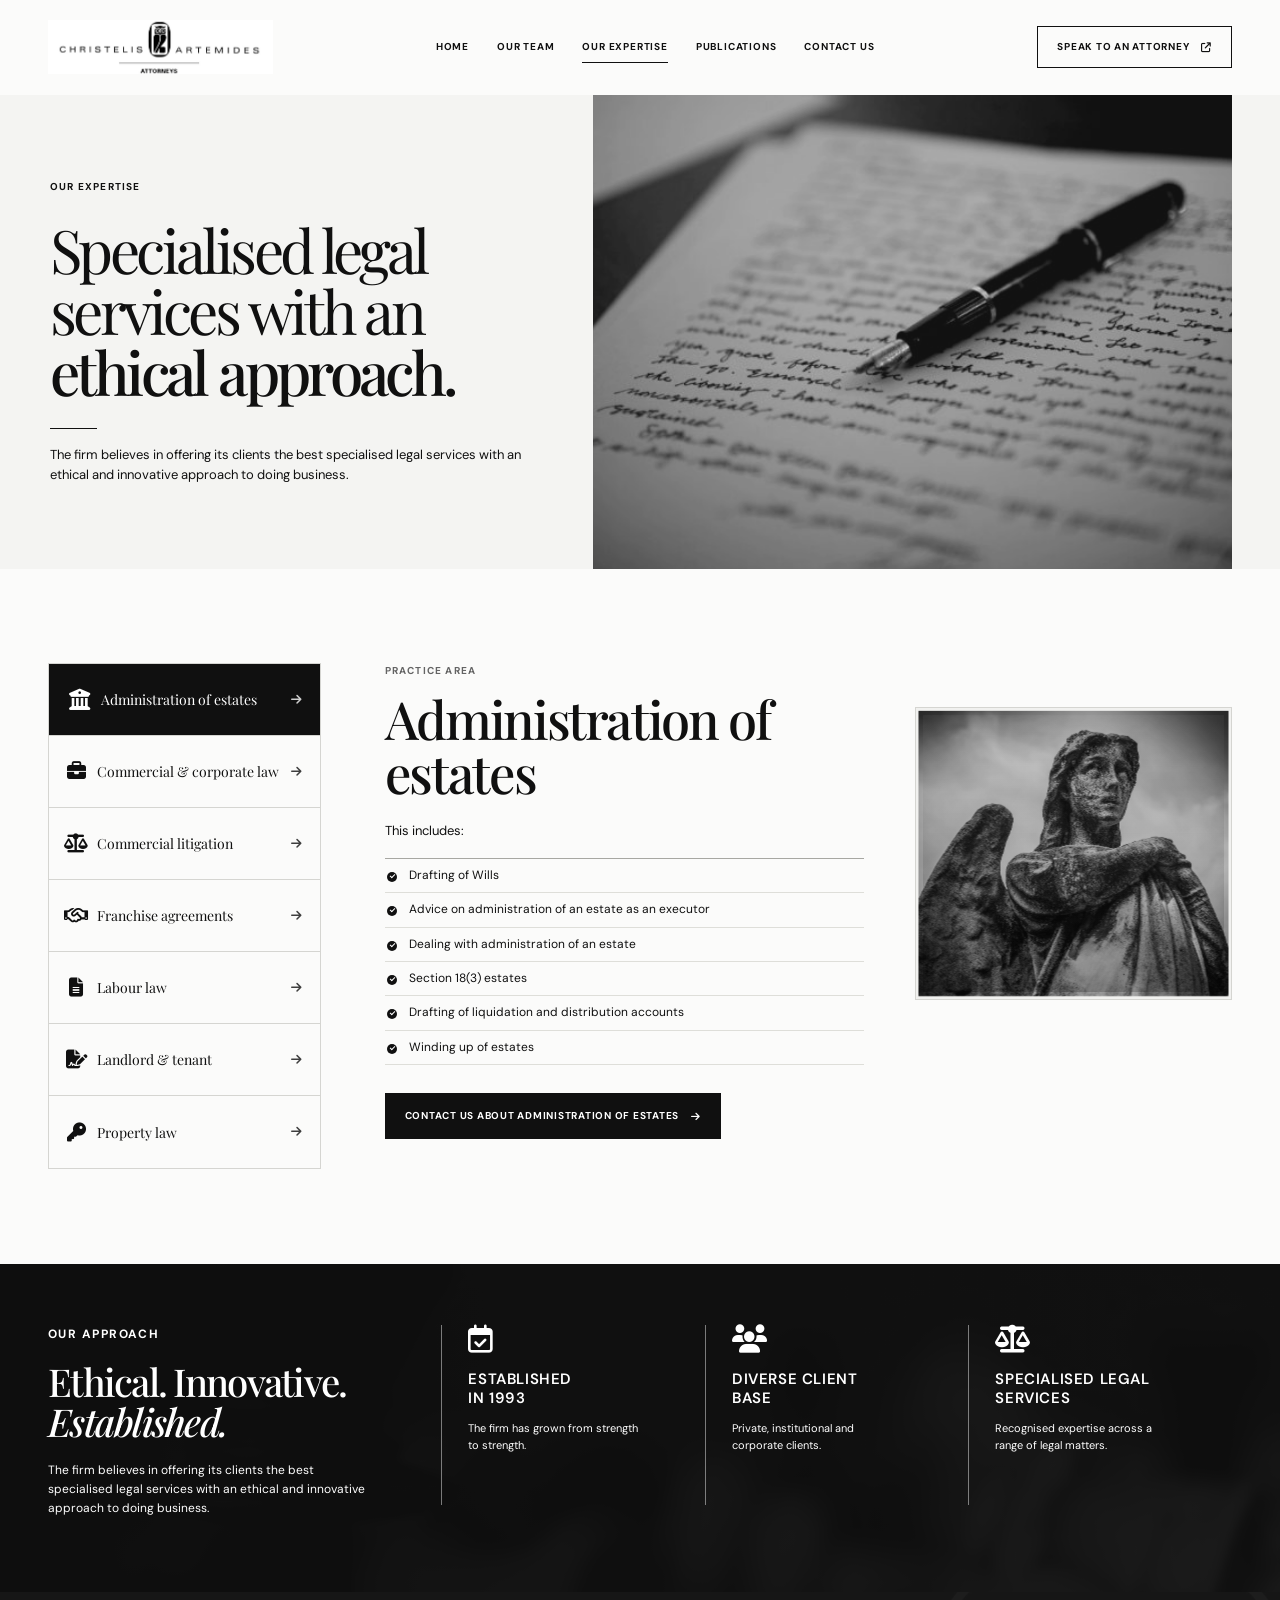
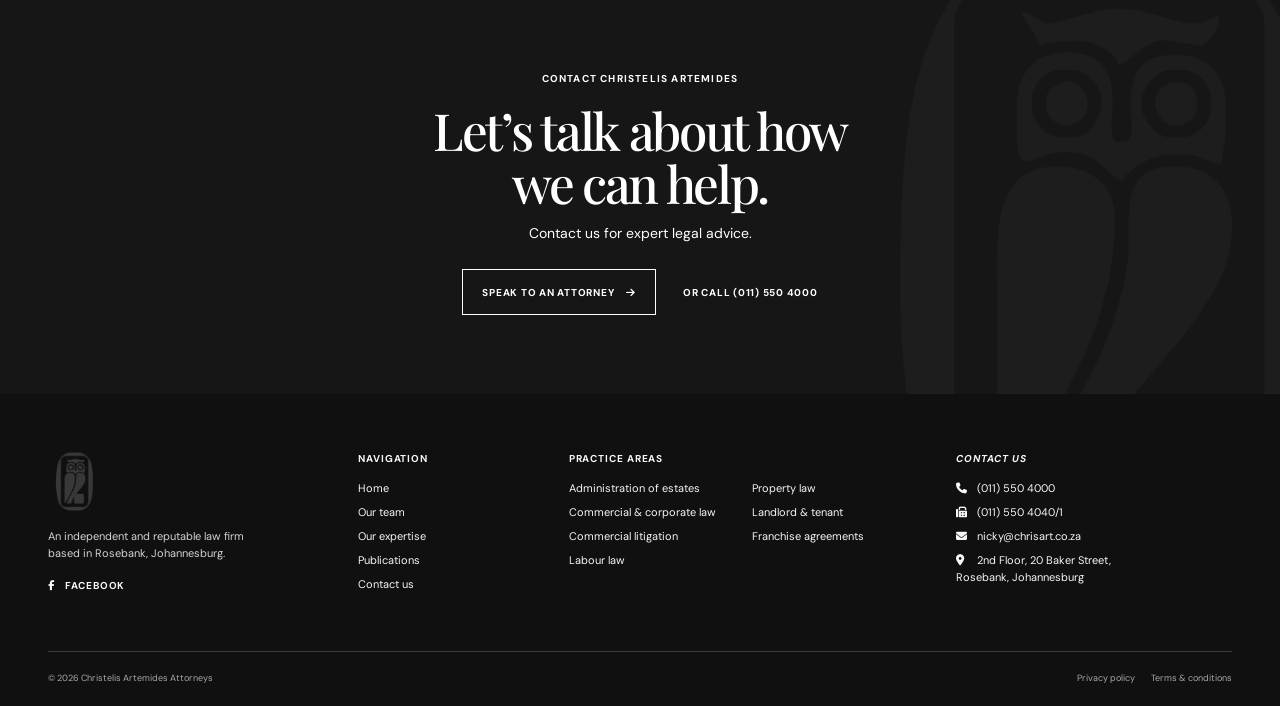
==== commit 2c89a128: "Update homepage, property services, and contact email" ====
--- a/our-expertise/index.html
+++ b/our-expertise/index.html
@@ -36,13 +36,13 @@
           <article class="expertise-panel" role="tabpanel" id="panel-franchise-agreements" aria-labelledby="tab-franchise-agreements" data-expertise-panel="franchise-agreements"><div class="expertise-panel-content"><p class="eyebrow">Practice area</p><h1>Franchise agreements</h1><p class="practice-intro">This includes:</p><ul class="service-list"><li>Drafting and reviewing of franchise agreements</li><li>Enforcing of franchise agreements</li><li>Registering of trademarks</li><li>Drafting disclosure documents</li></ul><a class="button button-dark practice-cta" href="https://chrisart.co.za/contact-us/">Contact us about franchise agreements <i class="fa-solid fa-arrow-right" aria-hidden="true"></i></a></div><div class="expertise-panel-image"><img src="../assets/images/expertise-franchise.jpg" alt="Franchise agreements" /></div></article>
           <article class="expertise-panel" role="tabpanel" id="panel-labour-law" aria-labelledby="tab-labour-law" data-expertise-panel="labour-law"><div class="expertise-panel-content"><p class="eyebrow">Practice area</p><h1>Labour law</h1><p class="practice-intro">With an ever changing growing environment within the workplace, our firm shall assist you to alleviate any unnecessary pressures placed on you within the areas of labour law.</p><p class="service-label">The services provided by our firm, includes:</p><ul class="service-list"><li>The drafting of any labour related agreements</li><li>Company policy</li><li>The chairing of disciplinary hearings</li><li>CCMA arbitrations, conciliation proceedings, hearings, labour court applications and trials, Trade Union representation and the like</li></ul><a class="button button-dark practice-cta" href="https://chrisart.co.za/contact-us/">Contact us about labour law <i class="fa-solid fa-arrow-right" aria-hidden="true"></i></a></div><div class="expertise-panel-image"><img src="../assets/images/expertise-labour.jpg" alt="Labour law" /></div></article>
           <article class="expertise-panel" role="tabpanel" id="panel-landlord-and-tenant" aria-labelledby="tab-landlord-and-tenant" data-expertise-panel="landlord-and-tenant"><div class="expertise-panel-content"><p class="eyebrow">Practice area</p><h1>Landlord and tenant</h1><p class="practice-intro">This includes:</p><ul class="service-list"><li>Drafting of lease agreements</li><li>Advise on the Consumer Protection Act</li><li>Enforcing lease agreements</li><li>Advising landlords and tenants on their rights</li></ul><a class="button button-dark practice-cta" href="https://chrisart.co.za/contact-us/">Contact us about landlord and tenant <i class="fa-solid fa-arrow-right" aria-hidden="true"></i></a></div><div class="expertise-panel-image"><img src="../assets/images/expertise-tenant.jpeg" alt="Landlord and tenant" /></div></article>
-          <article class="expertise-panel" role="tabpanel" id="panel-property-law" aria-labelledby="tab-property-law" data-expertise-panel="property-law"><div class="expertise-panel-content"><p class="eyebrow">Practice area</p><h1>Property law</h1><p class="practice-intro">Our firm specialises in all aspects of property law</p><p class="service-label">These include:</p><ul class="service-list"><li>Acquisitions and disposals of land and property</li><li>Drafting of residential and commercial lease agreements</li><li>Drafting of sale agreements (movable and immovable property)</li><li>Eviction of unlawful occupiers</li><li>Possession, holdership and entitlement disputes</li><li>Enrichment disputes</li></ul><a class="button button-dark practice-cta" href="https://chrisart.co.za/contact-us/">Contact us about property law <i class="fa-solid fa-arrow-right" aria-hidden="true"></i></a></div><div class="expertise-panel-image"><img src="../assets/images/expertise-property.jpg" alt="Property law" /></div></article>
+          <article class="expertise-panel" role="tabpanel" id="panel-property-law" aria-labelledby="tab-property-law" data-expertise-panel="property-law"><div class="expertise-panel-content"><p class="eyebrow">Practice area</p><h1>Property law</h1><p class="practice-intro">Our firm specialises in all aspects of property law</p><p class="service-label">These include:</p><ul class="service-list"><li>Acquisitions and disposals of land and property</li><li>Drafting of residential and commercial lease agreements</li><li>Drafting of sale agreements (movable and immovable property)</li><li>Eviction of unlawful occupiers</li><li>Possession, holdership and entitlement disputes</li><li>Enrichment disputes</li><li>Sectional title law</li><li>Levy recovery and debt collection</li></ul><a class="button button-dark practice-cta" href="https://chrisart.co.za/contact-us/">Contact us about property law <i class="fa-solid fa-arrow-right" aria-hidden="true"></i></a></div><div class="expertise-panel-image"><img src="../assets/images/expertise-property.jpg" alt="Property law" /></div></article>
         </div>
       </section>
 
       <section class="trust-section expertise-trust"><div class="trust-background" aria-hidden="true"><img class="parallax-image" src="../assets/images/expertise.jpeg" alt="" /></div><div class="trust-content shell"><div class="trust-intro reveal"><p class="eyebrow">Our approach</p><h2>Ethical. Innovative.<br /><em>Established.</em></h2><p>The firm believes in offering its clients the best specialised legal services with an ethical and innovative approach to doing business.</p></div><div class="trust-points"><article class="trust-point reveal"><i class="fa-regular fa-calendar-check" aria-hidden="true"></i><h3>Established<br />in 1993</h3><p>The firm has grown from strength to strength.</p></article><article class="trust-point reveal"><i class="fa-solid fa-users" aria-hidden="true"></i><h3>Diverse client<br />base</h3><p>Private, institutional and corporate clients.</p></article><article class="trust-point reveal"><i class="fa-solid fa-scale-balanced" aria-hidden="true"></i><h3>Specialised legal<br />services</h3><p>Recognised expertise across a range of legal matters.</p></article></div></div></section>
       <section class="contact-cta"><img class="contact-owl" src="../assets/images/owl-watermark.png" alt="" aria-hidden="true" /><div class="shell contact-cta-inner reveal"><p class="eyebrow">Contact Christelis Artemides</p><h2>Let’s talk about how<br />we can help.</h2><p>Contact us for expert legal advice.</p><div class="contact-actions"><a class="button button-light" href="https://chrisart.co.za/contact-us/">Speak to an attorney <i class="fa-solid fa-arrow-right" aria-hidden="true"></i></a><a class="phone-link" href="tel:+27115504000">Or call (011) 550 4000</a></div></div></section>
     </main>
-    <footer class="site-footer"><div class="footer-main shell"><div class="footer-brand"><div class="footer-owl" aria-hidden="true"></div><p>An independent and reputable law firm based in Rosebank, Johannesburg.</p><a href="https://www.facebook.com/christelisartemides/" aria-label="Christelis Artemides on Facebook"><i class="fa-brands fa-facebook-f" aria-hidden="true"></i> Facebook</a></div><div><h2>Navigation</h2><ul><li><a href="../">Home</a></li><li><a href="../our-team/">Our team</a></li><li><a href="./">Our expertise</a></li><li><a href="../publications/">Publications</a></li><li><a href="https://chrisart.co.za/contact-us/">Contact us</a></li></ul></div><div><h2>Practice areas</h2><ul class="two-column"><li><a href="#administration-of-estates">Administration of estates</a></li><li><a href="#commercial-and-corporate-law">Commercial &amp; corporate law</a></li><li><a href="#commercial-litigation">Commercial litigation</a></li><li><a href="#labour-law">Labour law</a></li><li><a href="#property-law">Property law</a></li><li><a href="#landlord-and-tenant">Landlord &amp; tenant</a></li><li><a href="#franchise-agreements">Franchise agreements</a></li></ul></div><address><h2>Contact us</h2><a href="tel:+27115504000"><i class="fa-solid fa-phone" aria-hidden="true"></i> (011) 550 4000</a><span><i class="fa-solid fa-fax" aria-hidden="true"></i> (011) 550 4040/1</span><a href="mailto:nick@chrisart.co.za"><i class="fa-solid fa-envelope" aria-hidden="true"></i> nick@chrisart.co.za</a><a href="https://www.google.co.za/maps/place/20+Baker+St,+Rosebank,+Johannesburg,+2196/@-26.147911,28.0395063,17z/data=!3m1!4b1!4m5!3m4!1s0x1e950c8cd4042e7d:0xd41226a99b47618f!8m2!3d-26.147911!4d28.041695?hl=en"><i class="fa-solid fa-location-dot" aria-hidden="true"></i> 2nd Floor, 20 Baker Street,<br />Rosebank, Johannesburg</a></address></div><div class="footer-bottom shell"><span>© <span id="current-year"></span> Christelis Artemides Attorneys</span><span><a href="https://chrisart.co.za/">Privacy policy</a><a href="https://chrisart.co.za/">Terms &amp; conditions</a></span></div></footer>
+    <footer class="site-footer"><div class="footer-main shell"><div class="footer-brand"><div class="footer-owl" aria-hidden="true"></div><p>An independent and reputable law firm based in Rosebank, Johannesburg.</p><a href="https://www.facebook.com/christelisartemides/" aria-label="Christelis Artemides on Facebook"><i class="fa-brands fa-facebook-f" aria-hidden="true"></i> Facebook</a></div><div><h2>Navigation</h2><ul><li><a href="../">Home</a></li><li><a href="../our-team/">Our team</a></li><li><a href="./">Our expertise</a></li><li><a href="../publications/">Publications</a></li><li><a href="https://chrisart.co.za/contact-us/">Contact us</a></li></ul></div><div><h2>Practice areas</h2><ul class="two-column"><li><a href="#administration-of-estates">Administration of estates</a></li><li><a href="#commercial-and-corporate-law">Commercial &amp; corporate law</a></li><li><a href="#commercial-litigation">Commercial litigation</a></li><li><a href="#labour-law">Labour law</a></li><li><a href="#property-law">Property law</a></li><li><a href="#landlord-and-tenant">Landlord &amp; tenant</a></li><li><a href="#franchise-agreements">Franchise agreements</a></li></ul></div><address><h2>Contact us</h2><a href="tel:+27115504000"><i class="fa-solid fa-phone" aria-hidden="true"></i> (011) 550 4000</a><span><i class="fa-solid fa-fax" aria-hidden="true"></i> (011) 550 4040/1</span><a href="mailto:nicky@chrisart.co.za"><i class="fa-solid fa-envelope" aria-hidden="true"></i> nicky@chrisart.co.za</a><a href="https://www.google.co.za/maps/place/20+Baker+St,+Rosebank,+Johannesburg,+2196/@-26.147911,28.0395063,17z/data=!3m1!4b1!4m5!3m4!1s0x1e950c8cd4042e7d:0xd41226a99b47618f!8m2!3d-26.147911!4d28.041695?hl=en"><i class="fa-solid fa-location-dot" aria-hidden="true"></i> 2nd Floor, 20 Baker Street,<br />Rosebank, Johannesburg</a></address></div><div class="footer-bottom shell"><span>© <span id="current-year"></span> Christelis Artemides Attorneys</span><span><a href="https://chrisart.co.za/">Privacy policy</a><a href="https://chrisart.co.za/">Terms &amp; conditions</a></span></div></footer>
   </body>
 </html>
--- a/styles.css
+++ b/styles.css
@@ -34,7 +34,7 @@
 h1,h2,h3 { font-family:var(--serif); font-weight:500; line-height:1.04; letter-spacing:-.045em; }
 em { font-weight:500; }
 .hero { min-height:620px; display:grid; grid-template-columns:minmax(315px,43%) 1fr; align-items:center; gap:5vw; padding-top:52px; padding-bottom:54px; overflow:hidden; }
-.hero-copy { padding-left:2px; max-width:550px; }
+.hero-copy { padding-left:2px; max-width:550px; margin-top:-42px; }
 .hero h1 { font-size:clamp(50px,5vw,83px); margin-bottom:25px; }
 .hero h1 em { font-style:normal; }
 .hero-lead { max-width:375px; font-size:17px; line-height:1.45; margin-bottom:17px; }
@@ -50,7 +50,7 @@
 .section { padding:106px 0; }
 .section-heading { text-align:center; max-width:650px; margin:0 auto 54px; }
 .section-heading h2 { font-size:clamp(32px,3.1vw,48px); margin:0; }
-.practice-grid { display:grid; grid-template-columns:repeat(8,1fr); border-top:1px solid var(--line); border-bottom:1px solid var(--line); }
+.practice-grid { display:grid; grid-template-columns:repeat(7,1fr); border-top:1px solid var(--line); border-bottom:1px solid var(--line); }
 .practice-card { display:flex; min-height:174px; padding:24px 15px 16px; flex-direction:column; align-items:center; text-align:center; border-right:1px solid var(--line); transition:background .25s,color .25s; }
 .practice-card:last-child { border:0; }
 .practice-card > i { font-size:25px; height:38px; }
@@ -124,7 +124,7 @@
 .hero-visual { animation-delay:.3s; }
 @keyframes hero-in { to { opacity:1; transform:none; } }
 @media (max-width:1120px) { .shell { width:min(100% - 56px, 1440px); } .desktop-nav { gap:18px; } .brand { flex-basis:190px; } .header-cta { padding:0 12px; font-size:9px; } .practice-grid { grid-template-columns:repeat(4,1fr); } .practice-card:nth-child(4) { border-right:0; } .practice-card:nth-child(-n+4) { border-bottom:1px solid var(--line); } .trust-content { grid-template-columns:34% 1fr; } .trust-point { padding:0 16px; } }
-@media (max-width:820px) { .shell { width:min(100% - 40px, 1440px); } .header-inner { height:74px; } .brand { flex:0 0 184px; height:46px; } .desktop-nav,.header-cta { display:none; } .menu-toggle { display:block; } .menu-toggle[aria-expanded="true"] span:first-child { transform:translateY(3.5px) rotate(45deg); } .menu-toggle[aria-expanded="true"] span:last-child { transform:translateY(-3.5px) rotate(-45deg); } .hero { min-height:auto; grid-template-columns:1fr; padding-top:62px; gap:40px; } .hero-copy { max-width:580px; } .hero h1 { font-size:clamp(48px,10vw,75px); } .hero-visual { width:100%; } .hero-image-wrap { height:370px; } .section { padding:76px 0; } .trust-content { grid-template-columns:1fr; gap:42px; padding-top:62px; padding-bottom:58px; } .trust-points { grid-template-columns:repeat(3,1fr); } .team-publications { grid-template-columns:1fr; gap:68px; padding-top:75px; padding-bottom:76px; } .team-preview { padding-right:0; border-right:0; } .footer-main { grid-template-columns:1.2fr 1fr; gap:40px 58px; } }
+@media (max-width:820px) { .shell { width:min(100% - 40px, 1440px); } .header-inner { height:74px; } .brand { flex:0 0 184px; height:46px; } .desktop-nav,.header-cta { display:none; } .menu-toggle { display:block; } .menu-toggle[aria-expanded="true"] span:first-child { transform:translateY(3.5px) rotate(45deg); } .menu-toggle[aria-expanded="true"] span:last-child { transform:translateY(-3.5px) rotate(-45deg); } .hero { min-height:auto; grid-template-columns:1fr; padding-top:62px; gap:40px; } .hero-copy { max-width:580px; margin-top:-18px; } .hero h1 { font-size:clamp(48px,10vw,75px); } .hero-visual { width:100%; } .hero-image-wrap { height:370px; } .section { padding:76px 0; } .trust-content { grid-template-columns:1fr; gap:42px; padding-top:62px; padding-bottom:58px; } .trust-points { grid-template-columns:repeat(3,1fr); } .team-publications { grid-template-columns:1fr; gap:68px; padding-top:75px; padding-bottom:76px; } .team-preview { padding-right:0; border-right:0; } .footer-main { grid-template-columns:1.2fr 1fr; gap:40px 58px; } }
 @media (max-width:560px) { .shell { width:min(100% - 32px, 1440px); } .brand { flex-basis:165px; height:42px; } .hero { padding-top:48px; padding-bottom:38px; } .hero-lead { font-size:16px; } .hero-actions,.contact-actions { align-items:stretch; flex-direction:column; gap:15px; } .hero-actions .text-link { justify-content:center; } .button { min-height:49px; } .hero-image-wrap { height:280px; } .section-heading { text-align:left; margin-bottom:33px; } .practice-grid { grid-template-columns:repeat(2,1fr); } .practice-card { min-height:148px; border-bottom:1px solid var(--line); } .practice-card:nth-child(2n) { border-right:0; } .practice-card:nth-last-child(-n+2) { border-bottom:0; } .section-action { text-align:left; } .trust-points { grid-template-columns:1fr; gap:26px; } .trust-point { min-height:0; padding:0 0 0 18px; } .team-grid { grid-template-columns:1fr; gap:26px; } .image-frame { aspect-ratio:1.15; } .card-meta small { max-width:90%; } .team-publications .section-heading { margin-bottom:27px; } .contact-cta { padding:62px 0; } .phone-link { text-align:center; } .footer-main { grid-template-columns:1fr; gap:31px; padding:45px 0 38px; } .footer-brand { padding:0; } .footer-bottom { align-items:flex-start; flex-direction:column; gap:9px; } .two-column { columns:1; } }
 @media (prefers-reduced-motion:reduce) { html { scroll-behavior:auto; } *,*::before,*::after { animation-duration:.01ms !important; animation-iteration-count:1 !important; transition-duration:.01ms !important; } .reveal,.hero-reveal { opacity:1; transform:none; } }
 
